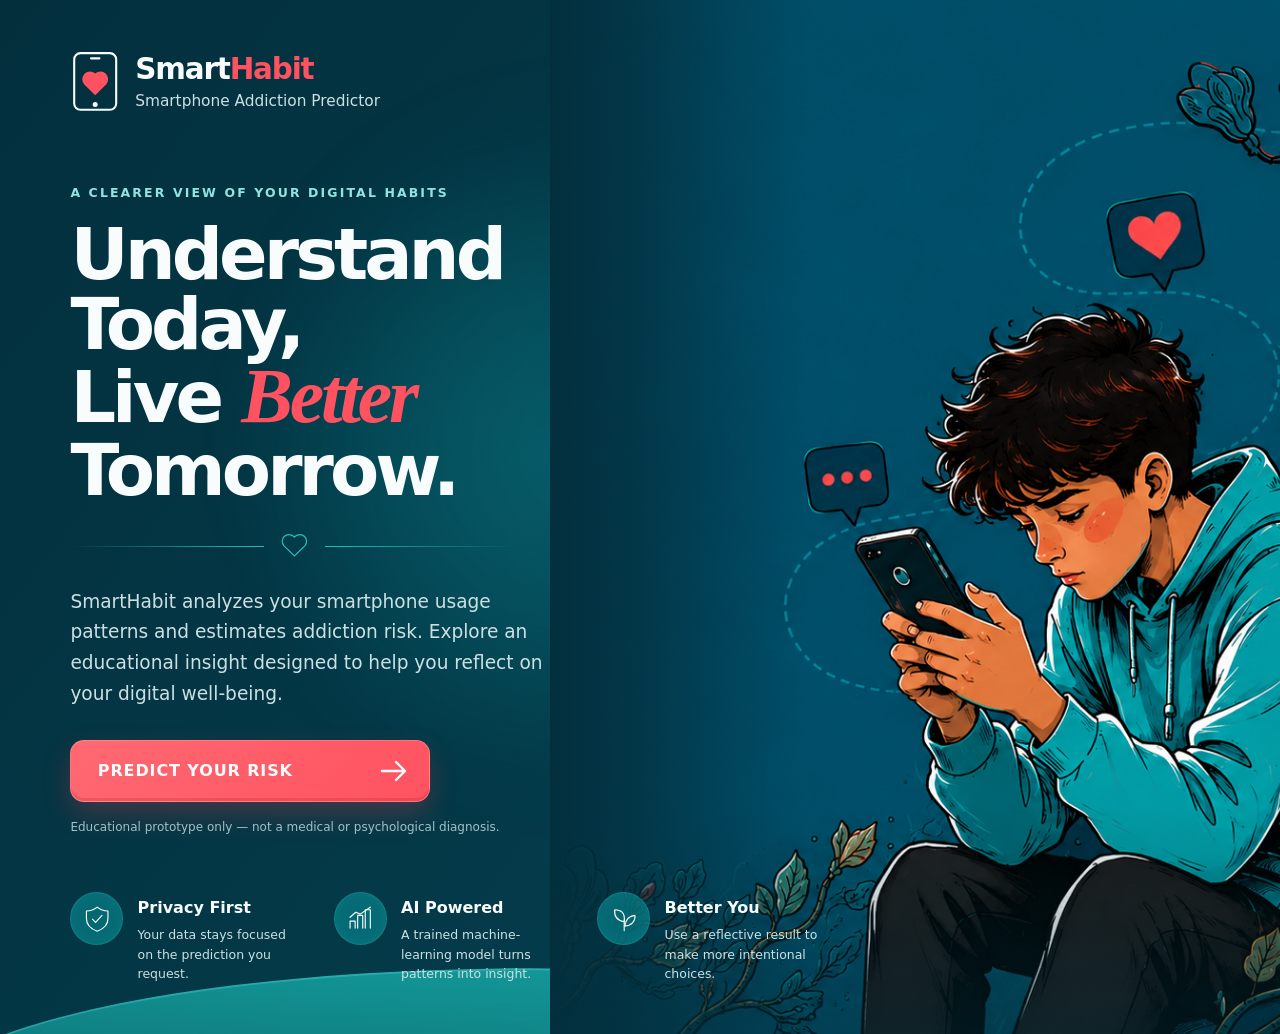
==== web/index.html @ 36c67768 "Add initial HTML structure, CSS styles, and JavaScript configuration for SmartHabit application" ====
<!doctype html>
<html lang="en">
  <head>
    <meta charset="utf-8">
    <meta name="viewport" content="width=device-width, initial-scale=1">
    <meta
      name="description"
      content="SmartHabit is an educational smartphone addiction prediction prototype."
    >
    <title>SmartHabit | Smartphone Addiction Predictor</title>
    <link rel="stylesheet" href="css/variables.css">
    <link rel="stylesheet" href="css/global.css">
    <link rel="stylesheet" href="css/landing.css">
    <script src="js/config.js" defer></script>
    <script src="js/landing.js" defer></script>
  </head>
  <body>
    <a class="skip-link" href="#main-content">Skip to main content</a>

    <main id="main-content" class="landing">
      <div class="landing__glow" aria-hidden="true"></div>

      <div class="landing__shell">
        <header class="brand" aria-label="SmartHabit">
          <span class="brand__mark" aria-hidden="true">
            <svg viewBox="0 0 48 58" role="img">
              <rect x="4" y="2" width="40" height="54" rx="6"></rect>
              <path d="M24 42.2 13.6 31.9a7.4 7.4 0 0 1 10.4-10.5 7.4 7.4 0 0 1 10.4 10.5Z"></path>
              <path class="brand__speaker" d="M20 7h8"></path>
              <circle class="brand__home" cx="24" cy="51" r="1.4"></circle>
            </svg>
          </span>
          <span class="brand__copy">
            <span class="brand__name">Smart<span>Habit</span></span>
            <span class="brand__subtitle">Smartphone Addiction Predictor</span>
          </span>
        </header>

        <section class="hero" aria-labelledby="hero-title">
          <div class="hero__content">
            <p class="hero__eyebrow">A clearer view of your digital habits</p>
            <h1 id="hero-title" class="hero__title">
              Understand Today,<br>
              Live <em>Better</em> Tomorrow.
            </h1>

            <div class="hero__divider" aria-hidden="true">
              <span></span>
              <svg viewBox="0 0 34 30">
                <path d="M17 27 4.7 15.2A8 8 0 0 1 16 3.9l1 1 1-1a8 8 0 0 1 11.3 11.3Z"></path>
              </svg>
              <span></span>
            </div>

            <p class="hero__summary">
              SmartHabit analyzes your smartphone usage patterns and estimates
              addiction risk. Explore an educational insight designed to help
              you reflect on your digital well-being.
            </p>

            <a class="hero__cta" href="predict.html">
              <span>Predict Your Risk</span>
              <svg viewBox="0 0 28 24" aria-hidden="true">
                <path d="M2 12h23M16 3l9 9-9 9"></path>
              </svg>
            </a>

            <p class="hero__notice">
              Educational prototype only — not a medical or psychological diagnosis.
            </p>
          </div>

          <div class="hero__art" aria-hidden="true">
            <img
              class="hero__art-image"
              src="assets/images/landing-background.png"
              alt=""
            >
            <div class="hero__art-vignette"></div>
          </div>
        </section>

        <section class="benefits" aria-label="SmartHabit benefits">
          <article class="benefit">
            <span class="benefit__icon" aria-hidden="true">
              <svg viewBox="0 0 48 48">
                <path d="M24 5c6 5 12 6 17 6v12c0 10-6.7 16.4-17 20-10.3-3.6-17-10-17-20V11c5 0 11-1 17-6Z"></path>
                <path d="m16.5 24 5 5 10-11"></path>
              </svg>
            </span>
            <div>
              <h2>Privacy First</h2>
              <p>Your data stays focused on the prediction you request.</p>
            </div>
          </article>

          <article class="benefit">
            <span class="benefit__icon" aria-hidden="true">
              <svg viewBox="0 0 48 48">
                <path d="M8 38V27h8v11M20 38V18h8v20M32 38V9h8v29"></path>
                <path d="m8 21 9-8 7 3 16-11"></path>
              </svg>
            </span>
            <div>
              <h2>AI Powered</h2>
              <p>A trained machine-learning model turns patterns into insight.</p>
            </div>
          </article>

          <article class="benefit">
            <span class="benefit__icon" aria-hidden="true">
              <svg viewBox="0 0 48 48">
                <path d="M24 42V25"></path>
                <path d="M24 28C13 26 8 19 9 9c10 0 17 5 15 19Z"></path>
                <path d="M25 35c1-10 7-16 16-17 1 9-5 16-16 17Z"></path>
              </svg>
            </span>
            <div>
              <h2>Better You</h2>
              <p>Use a reflective result to make more intentional choices.</p>
            </div>
          </article>
        </section>
      </div>
    </main>
  </body>
</html>
---- web/css/variables.css ----
:root {
  --color-navy-950: #032f3d;
  --color-navy-900: #043c4b;
  --color-navy-850: #064b59;
  --color-teal-500: #08a6a5;
  --color-teal-400: #22c0bb;
  --color-teal-200: #91e5df;
  --color-coral-500: #ff5260;
  --color-coral-400: #ff6972;
  --color-white: #f8fcfc;
  --color-mist: #cce0e3;
  --color-shadow: rgba(0, 19, 28, 0.35);
  --font-sans: Inter, ui-sans-serif, system-ui, -apple-system, BlinkMacSystemFont,
    "Segoe UI", sans-serif;
  --font-accent: Georgia, "Times New Roman", serif;
  --content-width: 1480px;
  --radius-md: 14px;
  --radius-round: 999px;
  --transition-fast: 180ms ease;
}
---- web/css/global.css ----
*,
*::before,
*::after {
  box-sizing: border-box;
}

html {
  color-scheme: dark;
  scroll-behavior: smooth;
}

body {
  margin: 0;
  min-width: 320px;
  background: var(--color-navy-950);
  color: var(--color-white);
  font-family: var(--font-sans);
  line-height: 1.5;
  -webkit-font-smoothing: antialiased;
}

img,
svg {
  display: block;
}

a {
  color: inherit;
}

button,
a {
  -webkit-tap-highlight-color: transparent;
}

:focus-visible {
  outline: 3px solid var(--color-teal-200);
  outline-offset: 4px;
}

.skip-link {
  position: fixed;
  top: 0.75rem;
  left: 0.75rem;
  z-index: 100;
  padding: 0.65rem 1rem;
  border-radius: 0.5rem;
  background: var(--color-white);
  color: var(--color-navy-950);
  font-weight: 800;
  transform: translateY(-160%);
}

.skip-link:focus {
  transform: translateY(0);
}

@media (prefers-reduced-motion: reduce) {
  *,
  *::before,
  *::after {
    scroll-behavior: auto !important;
    animation-duration: 0.01ms !important;
    animation-iteration-count: 1 !important;
    transition-duration: 0.01ms !important;
  }
}
---- web/css/landing.css ----
.landing {
  position: relative;
  min-height: 100svh;
  overflow: hidden;
  background:
    radial-gradient(circle at 42% 44%, rgba(9, 112, 125, 0.42), transparent 34%),
    linear-gradient(128deg, var(--color-navy-950), var(--color-navy-900) 68%, #075064);
  isolation: isolate;
}

.landing::after {
  position: absolute;
  right: -8%;
  bottom: -18rem;
  left: -8%;
  z-index: -1;
  height: 22rem;
  border: 2px solid rgba(79, 221, 211, 0.35);
  border-radius: 50% 50% 0 0;
  background: linear-gradient(180deg, rgba(26, 190, 183, 0.7), rgba(8, 105, 118, 0.2));
  content: "";
  transform: rotate(2deg);
}

.landing__glow {
  position: absolute;
  top: 20%;
  left: 28%;
  width: 30rem;
  height: 30rem;
  border-radius: 50%;
  background: rgba(10, 148, 154, 0.16);
  filter: blur(80px);
}

.landing__shell {
  position: relative;
  z-index: 1;
  display: grid;
  grid-template-rows: auto 1fr auto;
  width: min(100%, var(--content-width));
  min-height: 100svh;
  margin-inline: auto;
  padding: clamp(1.5rem, 4vw, 3.5rem) clamp(1.25rem, 5.5vw, 5rem) clamp(2rem, 4vw, 3.5rem);
}

.brand {
  position: relative;
  z-index: 4;
  display: inline-flex;
  align-items: center;
  gap: 0.9rem;
  width: fit-content;
}

.brand__mark {
  display: grid;
  width: 3.15rem;
  place-items: center;
}

.brand__mark svg {
  width: 100%;
  overflow: visible;
}

.brand__mark rect,
.brand__speaker,
.brand__home {
  fill: none;
  stroke: var(--color-white);
  stroke-linecap: round;
  stroke-linejoin: round;
  stroke-width: 2;
}

.brand__mark path:not(.brand__speaker) {
  fill: var(--color-coral-500);
}

.brand__home {
  fill: var(--color-white);
}

.brand__copy {
  display: flex;
  flex-direction: column;
  line-height: 1.15;
}

.brand__name {
  font-size: clamp(1.55rem, 2.3vw, 2.1rem);
  font-weight: 850;
  letter-spacing: -0.04em;
}

.brand__name span {
  color: var(--color-coral-500);
}

.brand__subtitle {
  margin-top: 0.35rem;
  color: var(--color-mist);
  font-size: clamp(0.75rem, 1.2vw, 1rem);
}

.hero {
  display: grid;
  grid-template-columns: minmax(31rem, 0.86fr) 1.14fr;
  align-items: center;
  min-height: 33rem;
}

.hero__content {
  position: relative;
  z-index: 3;
  max-width: 42rem;
  padding-block: clamp(3rem, 8vh, 7rem) 2rem;
}

.hero__eyebrow {
  margin: 0 0 1rem;
  color: var(--color-teal-200);
  font-size: 0.78rem;
  font-weight: 800;
  letter-spacing: 0.17em;
  text-transform: uppercase;
}

.hero__title {
  margin: 0;
  font-size: clamp(3.1rem, 5.6vw, 5.85rem);
  font-weight: 850;
  letter-spacing: -0.055em;
  line-height: 0.98;
  text-wrap: balance;
}

.hero__title em {
  color: var(--color-coral-500);
  font-family: var(--font-accent);
  font-size: 1.08em;
  font-weight: 600;
  letter-spacing: -0.04em;
}

.hero__divider {
  display: grid;
  grid-template-columns: 1fr auto 1fr;
  align-items: center;
  gap: 1rem;
  width: min(100%, 28rem);
  margin-block: 1.75rem;
}

.hero__divider span {
  height: 1px;
  background: linear-gradient(90deg, transparent, var(--color-teal-400));
}

.hero__divider span:last-child {
  background: linear-gradient(90deg, var(--color-teal-400), transparent);
}

.hero__divider svg {
  width: 1.8rem;
  fill: none;
  stroke: var(--color-teal-400);
  stroke-width: 1.4;
}

.hero__summary {
  max-width: 34rem;
  margin: 0 0 1.9rem;
  color: var(--color-mist);
  font-size: clamp(1rem, 1.45vw, 1.18rem);
  line-height: 1.65;
}

.hero__cta {
  display: inline-flex;
  align-items: center;
  justify-content: space-between;
  gap: 2.5rem;
  min-width: min(100%, 22.5rem);
  padding: 1.15rem 1.35rem 1.15rem 1.65rem;
  border: 1px solid rgba(255, 255, 255, 0.18);
  border-radius: var(--radius-md);
  background: linear-gradient(135deg, var(--color-coral-400), var(--color-coral-500));
  box-shadow: 0 12px 28px rgba(255, 58, 77, 0.24), inset 0 -3px 0 rgba(154, 19, 38, 0.18);
  color: var(--color-white);
  font-size: 1rem;
  font-weight: 850;
  letter-spacing: 0.055em;
  text-decoration: none;
  text-transform: uppercase;
  transition: transform var(--transition-fast), box-shadow var(--transition-fast);
}

.hero__cta svg {
  width: 1.75rem;
  fill: none;
  stroke: currentColor;
  stroke-linecap: round;
  stroke-linejoin: round;
  stroke-width: 2.4;
}

.hero__cta:hover {
  box-shadow: 0 16px 34px rgba(255, 58, 77, 0.34), inset 0 -3px 0 rgba(154, 19, 38, 0.18);
  transform: translateY(-3px);
}

.hero__notice {
  max-width: 28rem;
  margin: 1rem 0 0;
  color: rgba(218, 237, 239, 0.75);
  font-size: 0.75rem;
}

.hero__art {
  position: absolute;
  top: 0;
  right: 0;
  bottom: 0;
  left: 43%;
  z-index: 1;
  overflow: hidden;
  pointer-events: none;
}

.hero__art-image {
  position: absolute;
  top: 50%;
  left: 52%;
  width: auto;
  max-width: none;
  height: max(100%, 52rem);
  object-fit: contain;
  transform: translate(-50%, -50%);
  filter: saturate(0.98) contrast(1.02);
}

.hero__art-vignette {
  position: absolute;
  inset: 0;
  background:
    linear-gradient(90deg, var(--color-navy-950) 0%, rgba(3, 47, 61, 0.76) 11%, transparent 35%),
    linear-gradient(0deg, rgba(3, 47, 61, 0.45), transparent 22%);
}

.benefits {
  position: relative;
  z-index: 4;
  display: grid;
  grid-template-columns: repeat(3, minmax(0, 1fr));
  gap: clamp(1rem, 3vw, 2.5rem);
  width: min(100%, 47rem);
  padding-top: 1.5rem;
}

.benefit {
  display: grid;
  grid-template-columns: auto 1fr;
  align-items: start;
  gap: 0.9rem;
}

.benefit__icon {
  display: grid;
  width: 3.3rem;
  height: 3.3rem;
  border: 1px solid rgba(77, 223, 214, 0.2);
  border-radius: 50%;
  background: rgba(8, 145, 152, 0.55);
  place-items: center;
  box-shadow: inset 0 0 22px rgba(38, 216, 204, 0.12);
}

.benefit__icon svg {
  width: 1.9rem;
  fill: none;
  stroke: var(--color-white);
  stroke-linecap: round;
  stroke-linejoin: round;
  stroke-width: 1.8;
}

.benefit h2 {
  margin: 0.2rem 0 0.35rem;
  font-size: 1rem;
}

.benefit p {
  margin: 0;
  color: var(--color-mist);
  font-size: 0.78rem;
  line-height: 1.55;
}

.js .brand,
.js .hero__content,
.js .benefits {
  animation: reveal 700ms both;
}

.js .hero__content {
  animation-delay: 80ms;
}

.js .benefits {
  animation-delay: 160ms;
}

@keyframes reveal {
  from {
    opacity: 0;
    transform: translateY(14px);
  }

  to {
    opacity: 1;
    transform: translateY(0);
  }
}

@media (max-width: 1100px) {
  .landing__shell {
    padding-inline: clamp(1.5rem, 5vw, 3.5rem);
  }

  .hero {
    grid-template-columns: minmax(27rem, 0.95fr) 1.05fr;
  }

  .hero__title {
    font-size: clamp(3.15rem, 6vw, 4.7rem);
  }

  .hero__art {
    left: 39%;
  }

  .hero__art-image {
    left: 55%;
  }

  .benefits {
    width: min(100%, 43rem);
  }
}

@media (max-width: 820px) {
  .landing {
    overflow: clip;
  }

  .landing__shell {
    display: block;
    padding-bottom: 2.5rem;
  }

  .hero {
    display: block;
    min-height: auto;
  }

  .hero__content {
    max-width: 36rem;
    padding-block: 4.5rem 2rem;
  }

  .hero__art {
    position: relative;
    right: auto;
    left: 50%;
    width: 100vw;
    height: clamp(24rem, 82vw, 38rem);
    margin-left: -50vw;
  }

  .hero__art-image {
    top: 48%;
    left: 57%;
    width: 1120px;
    height: auto;
  }

  .hero__art-vignette {
    background:
      linear-gradient(180deg, var(--color-navy-900), transparent 25%),
      linear-gradient(0deg, var(--color-navy-950), transparent 24%);
  }

  .benefits {
    grid-template-columns: repeat(3, minmax(0, 1fr));
    width: 100%;
    padding-top: 0.5rem;
  }

  .benefit {
    grid-template-columns: 1fr;
  }
}

@media (max-width: 600px) {
  .landing__shell {
    padding: 1.25rem 1.15rem 2.5rem;
  }

  .brand__mark {
    width: 2.7rem;
  }

  .brand__name {
    font-size: 1.45rem;
  }

  .brand__subtitle {
    font-size: 0.7rem;
  }

  .hero__content {
    padding-block: 3.75rem 1rem;
  }

  .hero__eyebrow {
    font-size: 0.68rem;
    letter-spacing: 0.12em;
  }

  .hero__title {
    font-size: clamp(2.65rem, 13vw, 4rem);
    line-height: 1.02;
  }

  .hero__divider {
    margin-block: 1.35rem;
  }

  .hero__summary {
    font-size: 0.98rem;
    line-height: 1.6;
  }

  .hero__cta {
    width: 100%;
    min-width: 0;
  }

  .hero__art {
    height: 26rem;
  }

  .hero__art-image {
    top: 50%;
    left: 61%;
    width: 850px;
  }

  .benefits {
    grid-template-columns: 1fr;
    gap: 0.8rem;
  }

  .benefit {
    grid-template-columns: auto 1fr;
    padding: 0.9rem;
    border: 1px solid rgba(113, 220, 214, 0.13);
    border-radius: 0.9rem;
    background: rgba(1, 36, 47, 0.35);
    backdrop-filter: blur(6px);
  }

  .benefit__icon {
    width: 3rem;
    height: 3rem;
  }
}

@media (prefers-reduced-motion: reduce) {
  .js .brand,
  .js .hero__content,
  .js .benefits {
    animation: none;
  }
}
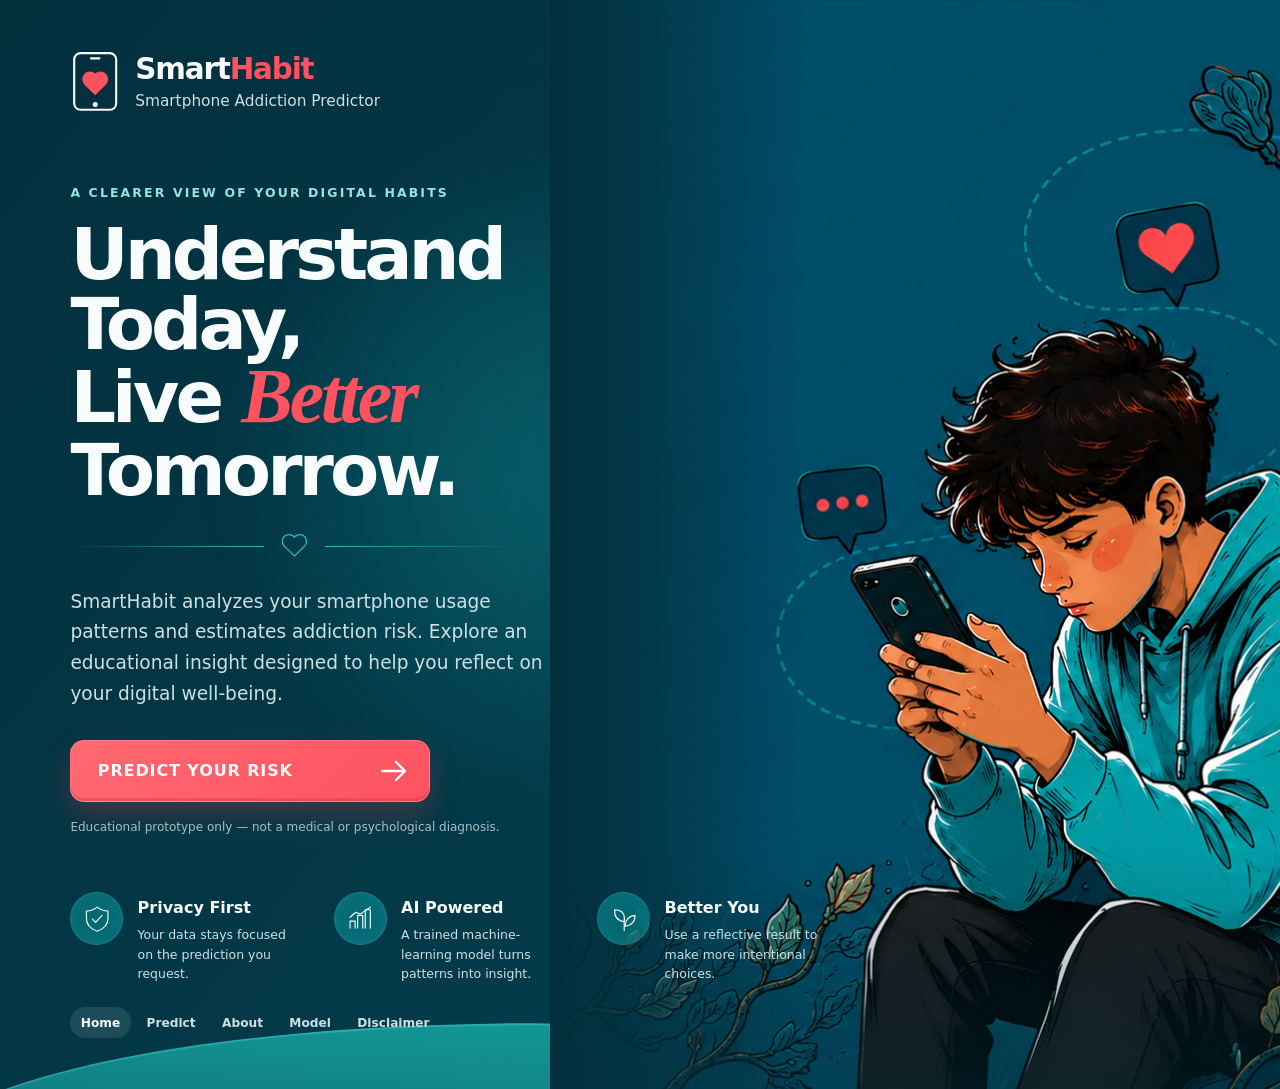
==== commit 5edb9d19: "Add navigation links, about page, disclaimer, and model information pages with corresponding styles" ====
--- a/web/index.html
+++ b/web/index.html
@@ -121,6 +121,10 @@
             </div>
           </article>
         </section>
+        <nav class="landing__links" aria-label="Project pages">
+          <a href="index.html" aria-current="page">Home</a><a href="predict.html">Predict</a>
+          <a href="about.html">About</a><a href="model.html">Model</a><a href="disclaimer.html">Disclaimer</a>
+        </nav>
       </div>
     </main>
   </body>
--- a/web/css/landing.css
+++ b/web/css/landing.css
@@ -37,12 +37,14 @@
   position: relative;
   z-index: 1;
   display: grid;
-  grid-template-rows: auto 1fr auto;
+  grid-template-rows: auto 1fr auto auto;
   width: min(100%, var(--content-width));
   min-height: 100svh;
   margin-inline: auto;
   padding: clamp(1.5rem, 4vw, 3.5rem) clamp(1.25rem, 5.5vw, 5rem) clamp(2rem, 4vw, 3.5rem);
 }
+
+.landing__links{display:flex;flex-wrap:wrap;gap:.35rem;margin-top:1.5rem}.landing__links a{padding:.4rem .65rem;border-radius:999px;color:var(--color-mist);font-size:.76rem;font-weight:750;text-decoration:none}.landing__links a:hover,.landing__links a[aria-current=page]{background:rgba(255,255,255,.1);color:var(--color-white)}
 
 .brand {
   position: relative;
